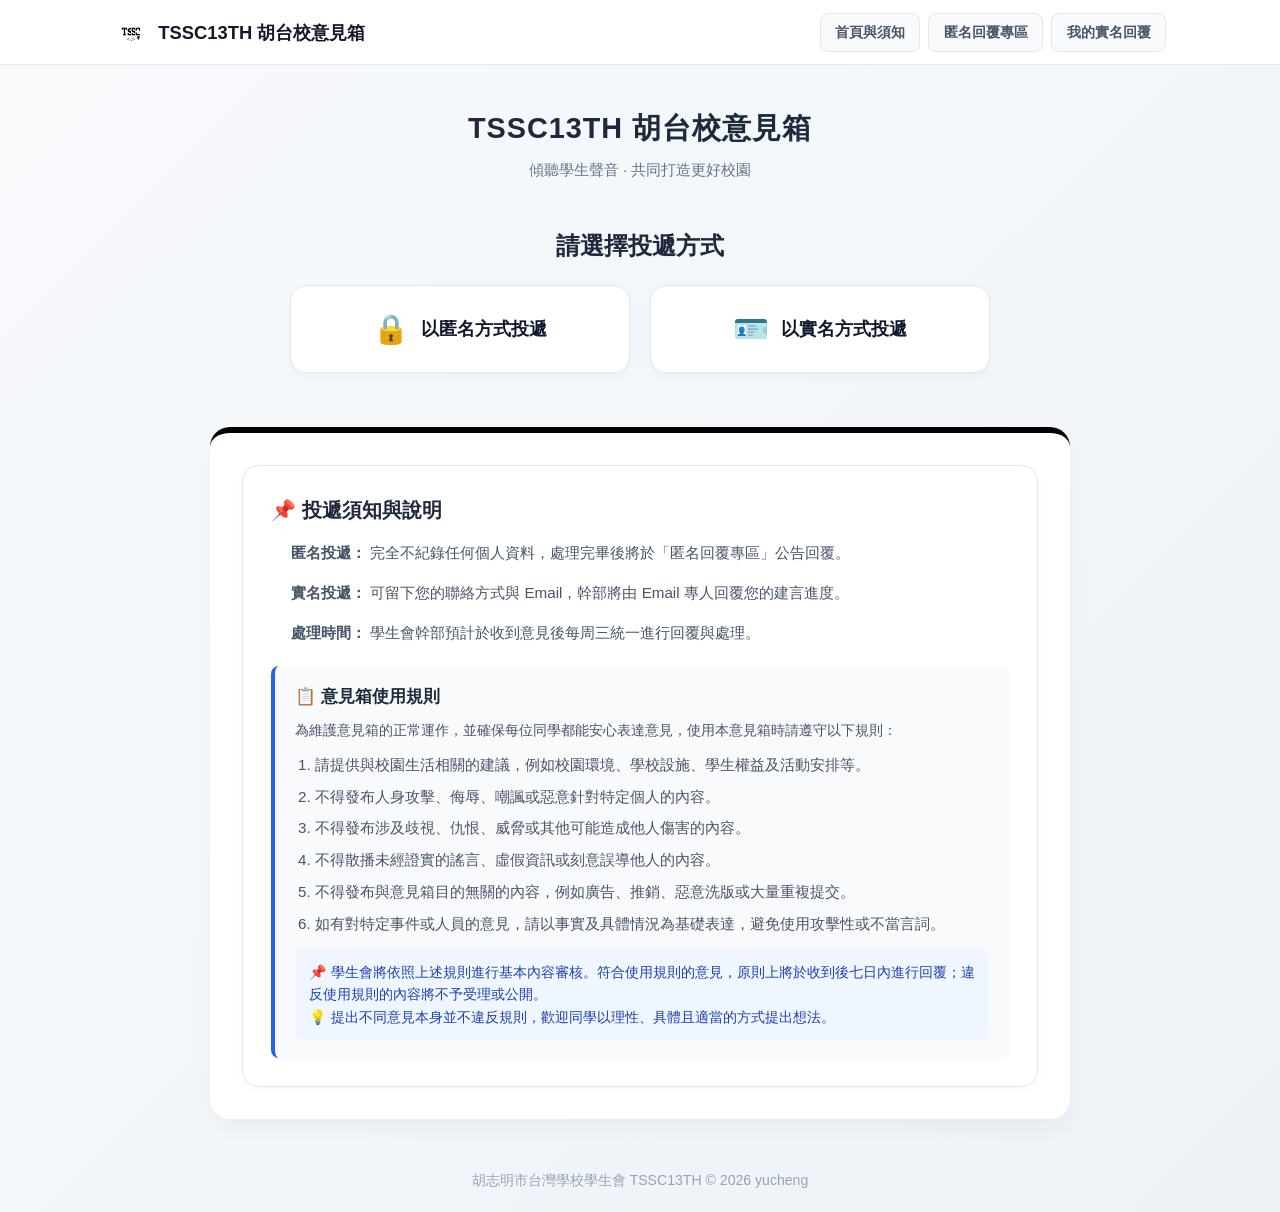
==== index.html @ efad952d "Update index.html" ====
<!DOCTYPE html>
<html lang="zh-TW">
<head>
    <meta charset="UTF-8">
    <meta name="viewport" content="width=device-width, initial-scale=1.0">
    <title>TSSC13TH 胡台校意見箱</title>
    <!-- 網站簡介：會顯示在 Google 搜尋結果底下的說明文字 -->
<meta name="description" content="胡志明市台灣學校學生會 TSSC13TH 意見箱。傾聽學生聲音，共同打造更好校園。提供匿名與實名投遞管道。">

<!-- 關鍵字：雖然現在 Google 主要看內文，但寫上能幫助其他搜尋引擎認識你 -->
<meta name="keywords" content="胡臺校學生會, 胡台校學生會, 胡台校, TSSC, TSSC13TH, 學生會, 意見箱">

<!-- 社交媒體分享優化（當同學把網址傳到 LINE、FB 或 Discord 時，會跳出漂亮的預覽字卡） -->
<meta property="og:title" content="TSSC13TH 胡台校意見箱">
<meta property="og:description" content="傾聽學生聲音 · 共同打造更好校園。歡迎同學們踴躍提出建言！">
<meta property="og:type" content="website">
<meta property="og:url" content="https://tssc13th.github.io/tsscreport/">

    <link rel="icon" type="image/png" href="tsscblack.png">
    <link rel="stylesheet" href="style.css">
    <style>
        * {
            box-sizing: border-box;
            margin: 0;
            padding: 0;
            font-family: -apple-system, BlinkMacSystemFont, "Segoe UI", Roboto, "Helvetica Neue", Arial, "Microsoft JhengHei", sans-serif;
        }

        body {
            background-color: #f4f6f9;
            color: #333;
            line-height: 1.6;
        }

        .navbar {
    width: 100%;             
    background-color: #ffffff;
    border-bottom: 1px solid #e5e7eb; 
    padding: 0.8rem 0;
    box-shadow: none;       
    position: sticky;
    top: 0;
    z-index: 100;
}

        .nav-container {
            max-width: 1100px;
            margin: 0 auto;
            padding: 0 1.5rem;
            display: flex;
            justify-content: space-between; 
            align-items: center;
        }

        .nav-brand {
            display: flex;
            align-items: center;
            text-decoration: none;
            color: #111827;
            font-weight: 700;
            font-size: 1.15rem;
            gap: 10px;
        }

        .site-logo {
            height: 32px;       
            width: auto;        
            object-fit: contain;
            vertical-align: middle;
            filter: brightness(0); 
        }

        .nav-menu {
            display: flex;
            align-items: center;
            gap: 8px;
        }

        .nav-pill-btn {
            display: inline-flex;
            align-items: center;
            gap: 6px;
            text-decoration: none;
            padding: 0.45rem 0.9rem;
            font-size: 0.88rem;
            font-weight: 600;
            border-radius: 8px;
            transition: all 0.2s ease;
            cursor: pointer;
            background-color: #f8fafc;
            color: #475569;
            border: 1px solid #e2e8f0;
        }

        .nav-pill-btn:hover {
            background-color: #f1f5f9;
            color: #1e293b;
            border-color: #cbd5e1;
        }

        .nav-pill-btn.active {
            background-color: #eff6ff;
            color: #2563eb;
            border-color: #bfdbfe;
        }

        /* デスクトップ表示ではハンバーガーボタン、閉じるボタン、オーバーレイを非表示 */
        .hamburger-btn, .close-drawer-btn, .drawer-overlay {
            display: none;
        }

        .container {
            max-width: 900px;
            margin: 30px auto;
            padding: 0 20px;
            display: flex;
            flex-direction: column;
            gap: 30px;
        }

        .menu-section {
            text-align: center;
        }

        .menu-section h2 {
            font-size: 1.5rem;
            color: #1e293b;
            margin-bottom: 20px;
        }

        .button-group {
            display: grid;
            grid-template-columns: repeat(auto-fit, minmax(280px, 1fr));
            gap: 20px;
        }

        .menu-card {
            display: flex;
            align-items: center;
            justify-content: center;
            gap: 12px;
            background: #ffffff;
            padding: 20px 24px;
            border-radius: 16px;
            text-decoration: none;
            color: #1e293b;
            font-size: 1.1rem;
            font-weight: 600;
            border: 1px solid #e2e8f0;
            box-shadow: 0 4px 12px rgba(0, 0, 0, 0.03);
            transition: all 0.2s ease-in-out;
        }

        .menu-card:hover {
            transform: translateY(-3px);
            box-shadow: 0 8px 20px rgba(0, 0, 0, 0.08);
            border-color: black;
        }

        .menu-card .icon {
            font-size: 1.8rem;
        }

        .info-box {
            background: #ffffff;
            padding: 28px;
            border-radius: 16px;
            border: 1px solid #e2e8f0;
            box-shadow: 0 2px 8px rgba(0,0,0,0.03);
        }

        .info-box h3 {
            font-size: 1.25rem;
            color: #1e293b;
            margin-bottom: 14px;
        }

        .info-box ul {
            padding-left: 20px;
            margin-bottom: 20px;
            color: #334155;
            font-size: 0.95rem;
            line-height: 1.8;
        }

        .rules-box {
            background-color: #f8fafc;
            border-left: 4px solid #2563eb;
            border-radius: 8px;
            padding: 18px 20px;
            margin-top: 15px;
            box-shadow: 0 1px 3px rgba(0,0,0,0.05);
        }

        .rules-box h4 {
            color: #1e293b;
            font-size: 1.05rem;
            margin-bottom: 8px;
            display: flex;
            align-items: center;
            gap: 6px;
        }

        .rules-list {
            padding-left: 20px;
            margin-bottom: 12px;
            color: #334155;
            font-size: 0.93rem;
            line-height: 1.6;
        }

        .rules-list li {
            margin-bottom: 6px;
        }

        .rules-notice {
            background-color: #eff6ff;
            border-radius: 6px;
            padding: 12px 14px;
            font-size: 0.88rem;
            color: #1e40af;
            line-height: 1.6;
        }

        @media screen and (max-width: 768px) {
    .navbar .nav-container {
        display: flex;
        justify-content: space-between;
        align-items: center;
        padding: 10px 16px;
        position: relative;
    }

    /* 顯示漢堡按鈕 */
    .hamburger-btn {
        display: inline-flex !important;
        align-items: center;
        justify-content: center;
        background: transparent;
        border: none;
        font-size: 1.5rem;
        color: #1e293b;
        cursor: pointer;
        padding: 4px;
    }

    .navbar .nav-brand {
        font-size: 0.95rem;
        gap: 6px;
        flex: 1;
        margin-left: 10px;
        overflow: hidden;
        text-overflow: ellipsis;
        white-space: nowrap;
    }

    .navbar .site-logo {
        width: 32px;
        height: auto;
    }

    /* 💡 手機版左側隱藏抽屜選單本體 */
    .nav-menu, .nav-links {
        position: fixed;
        top: 0;
        left: -280px;
        width: 260px;
        height: 100vh;
        background-color: #ffffff !important;
        box-shadow: 4px 0 15px rgba(0, 0, 0, 0.15);
        z-index: 2000 !important;
        display: flex !important;
        flex-direction: column !important;
        justify-content: flex-start !important;
        align-items: stretch !important;
        padding: 20px !important;
        gap: 12px !important;
        transition: left 0.3s cubic-bezier(0.4, 0, 0.2, 1);
    }

    /* 展開狀態 */
    .nav-menu.open, .nav-links.open {
        left: 0 !important;
    }

    /* 📌 手機版抽屜頂部標題區塊（與 ✕ 按鈕並排） */
    .drawer-header {
        display: flex !important;
        justify-content: space-between !important;
        align-items: center !important;
        padding-bottom: 12px;
        margin-bottom: 8px;
        border-bottom: 1px solid #e2e8f0;
        width: 100%;
    }

    .drawer-title {
        font-size: 1.1rem;
        font-weight: 700;
        color: #1e293b;
    }

    /* 關閉按鈕 (✕) */
    .close-drawer-btn {
        display: block !important;
        position: static !important;
        background: transparent;
        border: none;
        font-size: 1.4rem;
        color: #64748b;
        cursor: pointer;
        padding: 2px 6px;
    }

    /* 💡 手機版抽屜內的選單按鈕 */
    .nav-menu .nav-pill-btn, .nav-links .nav-item {
        width: 100% !important;
        display: flex !important;
        text-align: left !important;
        padding: 12px 16px !important;
        font-size: 1rem !important;
        justify-content: flex-start !important;
        color: #475569 !important;
        background-color: #f8fafc !important;
        border: 1px solid #e2e8f0 !important;
        border-radius: 8px !important;
        white-space: nowrap;
        cursor: pointer !important;
        text-decoration: none;
    }

    .nav-menu .nav-pill-btn.active, .nav-links .nav-item.active {
        background-color: #eff6ff !important;
        color: #2563eb !important;
        border-color: #bfdbfe !important;
    }

    .container, .admin-header-bar, #admin-dashboard {
        padding: 0 12px;
        margin: 10px auto 20px;
    }

    .feedback-form, .form-card, .card, .login-card, .info-section {
        padding: 20px 16px;
        border-radius: 12px;
        margin: 10px auto;
    }

    .form-group input,
    .form-group select,
    .form-group textarea {
        font-size: 16px !important; 
        padding: 10px 12px;
    }
}


    </style>
</head>
<body>
    
    <nav class="navbar">
        <div class="nav-container">
            <!-- モバイル用ハンバーガーボタン -->
            <button class="hamburger-btn" onclick="toggleDrawer()" aria-label="開啟選單">
                ☰
            </button>

            <!-- ロゴ & タイトル -->
            <a href="index.html" class="nav-brand">
                <img src="tpshcmcsc.png" alt="會徽" class="site-logo">
                <span class="brand-text">TSSC13TH 胡台校意見箱</span>
            </a>

           
<div class="nav-menu" id="navDrawer">
    <div class="drawer-header">
        <span class="drawer-title">TSSC意見箱</span>
        <button type="button" class="close-drawer-btn" onclick="toggleDrawer()" aria-label="關閉選單">✕</button>
    </div>
    <a href="index.html" class="nav-pill-btn">首頁與須知</a>
    <a href="replies.html" class="nav-pill-btn">匿名回覆專區</a>
    <a href="myreplies.html" class="nav-pill-btn">我的實名回覆</a>
    
</div>
        </div>
    </nav>

    <!-- モバイル用背景オーバーレイ -->
    <div class="drawer-overlay" id="drawerOverlay" onclick="toggleDrawer()"></div>

    <header class="hero-header" style="text-align: center; padding: 35px 20px 15px;">
        <h1 style="color: #1e293b; margin-top: 5px; font-size: 1.8rem;">TSSC13TH 胡台校意見箱</h1>
        <p style="color: #64748b; margin-top: 6px; font-size: 0.95rem;">傾聽學生聲音 · 共同打造更好校園</p>
    </header>

    <main class="container">
        <section class="menu-section">
            <h2>請選擇投遞方式</h2>

            <div class="button-group">
                <a href="send1.html" class="menu-card anonymous">
                    <span class="icon">🔒</span>
                    <span class="text">以匿名方式投遞</span>
                </a>

                <a href="send2.html" class="menu-card realname">
                    <span class="icon">🪪</span>
                    <span class="text">以實名方式投遞</span>
                </a>
            </div>
        </section>

        <section class="info-section">
            <div class="info-box">
                <h3>📌 投遞須知與說明</h3>
                <ul>
                    <li><strong> 匿名投遞：</strong> 完全不紀錄任何個人資料，處理完畢後將於「匿名回覆專區」公告回覆。</li>
                    <li><strong> 實名投遞：</strong> 可留下您的聯絡方式與 Email，幹部將由 Email 專人回覆您的建言進度。</li>
                    <li><strong> 處理時間：</strong> 學生會幹部預計於收到意見後每周三統一進行回覆與處理。</li>
                </ul>

                <div class="rules-box">
                    <h4>📋 意見箱使用規則</h4>
                    <p style="color: #475569; font-size: 0.9rem; margin-bottom: 10px;">
                        為維護意見箱的正常運作，並確保每位同學都能安心表達意見，使用本意見箱時請遵守以下規則：
                    </p>
                    <ol class="rules-list">
                        <li>請提供與校園生活相關的建議，例如校園環境、學校設施、學生權益及活動安排等。</li>
                        <li>不得發布人身攻擊、侮辱、嘲諷或惡意針對特定個人的內容。</li>
                        <li>不得發布涉及歧視、仇恨、威脅或其他可能造成他人傷害的內容。</li>
                        <li>不得散播未經證實的謠言、虛假資訊或刻意誤導他人的內容。</li>
                        <li>不得發布與意見箱目的無關的內容，例如廣告、推銷、惡意洗版或大量重複提交。</li>
                        <li>如有對特定事件或人員的意見，請以事實及具體情況為基礎表達，避免使用攻擊性或不當言詞。</li>
                    </ol>

                    <div class="rules-notice">
                        📌 學生會將依照上述規則進行基本內容審核。符合使用規則的意見，原則上將於收到後七日內進行回覆；違反使用規則的內容將不予受理或公開。<br>
                        💡 提出不同意見本身並不違反規則，歡迎同學以理性、具體且適當的方式提出想法。
                    </div>
                </div>
            </div>
        </section>
    </main>

    <footer style="text-align: center; padding: 20px; color: #94a3b8; font-size: 0.88rem;">
        <p>胡志明市台灣學校學生會 TSSC13TH © 2026 yucheng</p>
    </footer>

    <script>
function toggleDrawer() {
    const drawer = document.getElementById('navDrawer');
    if (drawer) {
        drawer.classList.toggle('open');
    }
}


document.addEventListener('click', function(event) {
    const drawer = document.getElementById('navDrawer');
    const hamburgerBtn = document.querySelector('.hamburger-btn');

    if (drawer && drawer.classList.contains('open')) {
        
        if (!drawer.contains(event.target) && !hamburgerBtn.contains(event.target)) {
            drawer.classList.remove('open');
        }
    }
});

        const GAS_URL = 'https://script.google.com/macros/s/AKfycbzXm5TiQss1GUKkDF4TOZJMqAeraA63vrpecSEzAuIvcNOvGjF51HFWnNutWc1Mjx4f/exec';
        const TARGET_SHEET_ID = '18fxfF-BnNlDnhCH0NORbNeWXKSo1KHmljfPCkpvJTKo';
        let statusInterval = null;
        let consecutiveFailures = 0;

        function handleSystemErrorAndLock(reason) {
            console.error('系統狀態檢測異常，啟動安全鎖定機制:', reason);
            if (statusInterval) {
                clearInterval(statusInterval);
            }
            window.location.href = 'lock.html';
        }

        function checkSystemStatus() {
            fetch(`${GAS_URL}?action=checkLockStatus&spreadsheetId=${TARGET_SHEET_ID}&_t=${Date.now()}`)
                .then(res => {
                    if (!res.ok) {
                        throw new Error(`HTTP 錯誤 Status: ${res.status}`);
                    }
                    return res.json();
                })
                .then(data => {
                    if (data && typeof data.locked !== 'undefined') {
                        consecutiveFailures = 0;
                        if (data.locked === true) {
                            if (statusInterval) clearInterval(statusInterval);
                            window.location.href = 'lock.html';
                        } else if (data.maintenance === true) {
                            if (statusInterval) clearInterval(statusInterval);
                            window.location.href = 'maintenance.html';
                        }
                    } else {
                        consecutiveFailures++;
                        if (consecutiveFailures >= 3) {
                            handleSystemErrorAndLock('無效的回傳資料格式');
                        }
                    }
                })
                .catch(err => {
                    console.warn('檢測連線波動:', err.message);
                    consecutiveFailures++;
                    if (consecutiveFailures >= 3) {
                        handleSystemErrorAndLock(err.message || '連線失敗');
                    }
                });
        }

        checkSystemStatus();
        statusInterval = setInterval(checkSystemStatus, 5000);
    </script>
</body>
</html>
---- style.css ----
/* ================= 全域設定 ================= */
* {
    margin: 0;
    padding: 0;
    box-sizing: border-box;
    font-family: -apple-system, BlinkMacSystemFont, "Segoe UI", Roboto, "Helvetica Neue", Arial, "Microsoft JhengHei", sans-serif;
}

body {
    background: linear-gradient(135deg, #f8fafc 0%, #edf2f7 100%);
    color: #334155;
    line-height: 1.6;
    min-height: 100vh;
    display: flex;
    flex-direction: column;
}

/* ================= 📱 導覽列與側邊抽屜選單最終修正 ================= */

/* 電腦版預設：正常顯示導覽項目，隱藏手機專用按鈕與標題 */
.drawer-header {
    display: none !important;
}

.hamburger-btn {
    display: none;
}

/* 螢幕小於 768px 時的手機版 RWD 設定 */
@media screen and (max-width: 768px) {
    .navbar .nav-container {
        display: flex;
        justify-content: space-between;
        align-items: center;
        padding: 10px 16px;
        position: relative;
    }

    /* 顯示漢堡按鈕 */
    .hamburger-btn {
        display: inline-flex !important;
        align-items: center;
        justify-content: center;
        background: transparent;
        border: none;
        font-size: 1.5rem;
        color: #1e293b;
        cursor: pointer;
        padding: 4px;
    }

    .navbar .nav-brand {
        font-size: 0.95rem;
        gap: 6px;
        flex: 1;
        margin-left: 10px;
        overflow: hidden;
        text-overflow: ellipsis;
        white-space: nowrap;
    }

    .navbar .site-logo {
        width: 32px;
        height: auto;
    }

    /* 💡 手機版左側隱藏抽屜選單本體 */
    .nav-menu, .nav-links {
        position: fixed;
        top: 0;
        left: -280px;
        width: 260px;
        height: 100vh;
        background-color: #ffffff !important;
        box-shadow: 4px 0 15px rgba(0, 0, 0, 0.15);
        z-index: 2000 !important;
        display: flex !important;
        flex-direction: column !important;
        justify-content: flex-start !important;
        align-items: stretch !important;
        padding: 20px !important;
        gap: 12px !important;
        transition: left 0.3s cubic-bezier(0.4, 0, 0.2, 1);
    }

    /* 展開狀態 */
    .nav-menu.open, .nav-links.open {
        left: 0 !important;
    }

    /* 📌 手機版抽屜頂部標題區塊（與 ✕ 按鈕並排） */
    .drawer-header {
        display: flex !important;
        justify-content: space-between !important;
        align-items: center !important;
        padding-bottom: 12px;
        margin-bottom: 8px;
        border-bottom: 1px solid #e2e8f0;
        width: 100%;
    }

    .drawer-title {
        font-size: 1.1rem;
        font-weight: 700;
        color: #1e293b;
    }

    /* 關閉按鈕 (✕) */
    .close-drawer-btn {
        display: block !important;
        position: static !important;
        background: transparent;
        border: none;
        font-size: 1.4rem;
        color: #64748b;
        cursor: pointer;
        padding: 2px 6px;
    }

    /* 💡 手機版抽屜內的選單按鈕 */
    .nav-menu .nav-pill-btn, .nav-links .nav-item {
        width: 100% !important;
        display: flex !important;
        text-align: left !important;
        padding: 12px 16px !important;
        font-size: 1rem !important;
        justify-content: flex-start !important;
        color: #475569 !important;
        background-color: #f8fafc !important;
        border: 1px solid #e2e8f0 !important;
        border-radius: 8px !important;
        white-space: nowrap;
        cursor: pointer !important;
        text-decoration: none;
    }

    .nav-menu .nav-pill-btn.active, .nav-links .nav-item.active {
        background-color: #eff6ff !important;
        color: #2563eb !important;
        border-color: #bfdbfe !important;
    }

    .container, .admin-header-bar, #admin-dashboard {
        padding: 0 12px;
        margin: 10px auto 20px;
    }

    .feedback-form, .form-card, .card, .login-card, .info-section {
        padding: 20px 16px;
        border-radius: 12px;
        margin: 10px auto;
    }

    .form-group input,
    .form-group select,
    .form-group textarea {
        font-size: 16px !important; 
        padding: 10px 12px;
    }
}

/* ================= 導覽列 Navbar (標準膠囊風格) ================= */
.navbar {
    width: 100%;             /* 確保導覽列強制撐滿整個畫面寬度 */
    background-color: #ffffff;
    border-bottom: 1px solid #e5e7eb; /* 讓整條底線完整顯示，不再斷一半 */
    padding: 0.8rem 0;
    box-shadow: none;        /* 移除陰影，避免產生多餘的斷線雜訊 */
    position: sticky;
    top: 0;
    z-index: 100;
}

.nav-container {
    max-width: 1100px;
    margin: 0 auto;
    padding: 0 1.5rem;
    display: flex;
    justify-content: space-between;
    align-items: center;
}

.nav-brand {
    display: flex;
    align-items: center;
    text-decoration: none;
    color: #111827;
    font-weight: 700;
    font-size: 1.15rem;
    gap: 10px;
}

.site-logo {
    height: 32px;
    width: auto;
    object-fit: contain;
    vertical-align: middle;
    filter: brightness(0);
}

.brand-icon {
    font-size: 1.5rem;
}

/* 舊版導覽按鈕相容 */
.nav-links {
    display: flex;
    align-items: center;
    gap: 8px;
}

.nav-item {
    display: inline-flex;
    align-items: center;
    gap: 6px;
    text-decoration: none;
    padding: 0.45rem 0.9rem;
    font-size: 0.88rem;
    font-weight: 600;
    border-radius: 8px;
    transition: all 0.2s ease;
    cursor: pointer;
    background-color: #f8fafc;
    color: #475569;
    border: 1px solid #e2e8f0;
}

.nav-item:hover {
    background-color: #f1f5f9;
    color: #1e293b;
    border-color: #cbd5e1;
}

.nav-item.active {
    background-color: #eff6ff;
    color: #2563eb;
    border-color: #bfdbfe;
}

/* 新版膠囊風格選單 */
.nav-menu {
    display: flex;
    align-items: center;
    gap: 8px;
}

.nav-pill-btn {
    display: inline-flex;
    align-items: center;
    gap: 6px;
    text-decoration: none;
    padding: 0.45rem 0.9rem;
    font-size: 0.88rem;
    font-weight: 600;
    border-radius: 8px;
    transition: all 0.2s ease;
    cursor: pointer;
    background-color: #f8fafc;
    color: #475569;
    border: 1px solid #e2e8f0;
}

.nav-pill-btn:hover {
    background-color: #f1f5f9;
    color: #1e293b;
    border-color: #cbd5e1;
}

.nav-pill-btn.active {
    background-color: #eff6ff;
    color: #2563eb;
    border-color: #bfdbfe;
}

/* 預設隱藏手機專用的按鈕與遮罩 */
.hamburger-btn, .close-drawer-btn, .drawer-overlay {
    display: none;
}

/* ================= 主標題區塊 Header ================= */
.hero-header {
    text-align: center;
    padding: 35px 20px 15px;
}

.hero-header h1 {
    font-size: 1.8rem;
    font-weight: 800;
    color: #0f172a;
    letter-spacing: 1px;
    margin-bottom: 6px;
}

.hero-subtitle {
    color: #64748b;
    font-size: 0.95rem;
}

/* ================= 主要排版版型 Container ================= */
.container {
    flex: 1;
    display: flex;
    flex-direction: column;
    justify-content: flex-start;
    align-items: center;
    max-width: 1000px;
    width: 100%;
    margin: 20px auto 40px;
    padding: 0 20px;
}

/* ================= 投遞須知卡片 ================= */
.info-section {
    width: 100%;
    background: #ffffff;
    padding: 32px;
    border-radius: 20px;
    box-shadow: 0 10px 25px -5px rgba(0, 0, 0, 0.05);
    border-top: 6px solid black;
    margin-top: 24px;
}

.info-box h3 {
    font-size: 1.25rem;
    color: #1e293b;
    margin-bottom: 18px;
}

.info-box ul {
    list-style-type: none;
}

.info-box li {
    margin-bottom: 14px;
    font-size: 0.95rem;
    color: #475569;
    line-height: 1.7;
}

/* ================= 投遞按鈕區塊 (電腦版左右並排) ================= */
.menu-section {
    width: 100%;
    text-align: center;
}

.menu-section h2 {
    font-size: 1.35rem;
    color: #1e293b;
    margin-bottom: 20px;
}

.button-group {
    display: flex;
    flex-direction: row;
    justify-content: center;
    gap: 20px;
    width: 100%;
    max-width: 700px;
    margin: 0 auto;
}

.menu-card {
    flex: 1;
    display: flex;
    align-items: center;
    justify-content: center;
    background-color: #ffffff;
    text-decoration: none;
    padding: 22px 26px;
    border-radius: 20px;
    box-shadow: 0 10px 25px -5px rgba(0, 0, 0, 0.04);
    transition: all 0.3s cubic-bezier(0.4, 0, 0.2, 1);
    border: 1px solid #f1f5f9;
}

.menu-card:hover {
    transform: translateY(-4px);
    box-shadow: 0 14px 30px rgba(234, 179, 8, 0.18);
    border-color: #fde047;
}

.icon-wrapper {
    font-size: 1.8rem;
    margin-right: 16px;
    background-color: #fef9c3;
    width: 56px;
    height: 56px;
    display: flex;
    align-items: center;
    justify-content: center;
    border-radius: 16px;
    flex-shrink: 0;
}

.text-group {
    display: flex;
    flex-direction: column;
    text-align: left;
}

.menu-card .text {
    font-size: 1.1rem;
    font-weight: 700;
    color: #0f172a;
}

.menu-card small {
    font-size: 0.85rem;
    color: #94a3b8;
    margin-top: 3px;
}

/* ================= 表單樣式 (意見輸入頁面) ================= */
.feedback-form, .form-card, .card {
    width: 100%;
    max-width: 600px;
    margin: 20px auto;
    padding: 30px;
    border-radius: 16px;
    background-color: #ffffff;
    box-shadow: 0 4px 15px rgba(0, 0, 0, 0.05);
}

.form-group {
    margin-bottom: 20px;
    text-align: left;
}

.form-group label {
    display: block;
    font-size: 0.9rem;
    font-weight: 600;
    color: #475569;
    margin-bottom: 6px;
}

.form-group input,
.form-group select,
.form-group textarea {
    width: 100%;
    padding: 12px 14px;
    border: 1.5px solid #cbd5e1;
    border-radius: 10px;
    font-size: 0.95rem;
    color: #0f172a;
    background-color: #f8fafc;
    transition: all 0.2s ease-in-out;
    outline: none;
}

.form-group input:focus,
.form-group select:focus,
.form-group textarea:focus {
    background-color: #ffffff;
    border-color: #d49a00;
    box-shadow: 0 0 0 4px rgba(212, 154, 0, 0.15);
}

.form-row {
    display: flex;
    gap: 15px;
}

.flex-1 {
    flex: 1;
}

.form-actions {
    display: flex;
    justify-content: space-between;
    align-items: center;
    margin-top: 30px;
}

.submit-btn, .btn {
    background-color: black;
    color: white;
    border: none;
    padding: 12px 28px;
    border-radius: 8px;
    cursor: pointer;
    font-size: 1rem;
    font-weight: 600;
    transition: background-color 0.2s;
    width: 100%;
}

.submit-btn:hover, .btn:hover {
    background-color: black;
}

.submit-btn:disabled, .btn:disabled {
    background-color: #cbd5e1;
    cursor: not-allowed;
}

.back-btn {
    color: #64748b;
    text-decoration: none;
    font-size: 0.95rem;
}

.back-btn:hover {
    color: #1e293b;
    text-decoration: underline;
}

/* ================= 管理儀表板 & 登入卡片 ================= */
.login-card {
    width: 100%;
    max-width: 420px;
    background: #ffffff;
    padding: 40px 32px;
    border-radius: 20px;
    box-shadow: 0 20px 25px -5px rgba(0, 0, 0, 0.05);
    border: 1px solid #e2e8f0;
    margin: 40px auto;
}

.login-header {
    text-align: center;
    margin-bottom: 28px;
}

.login-header h2 {
    font-size: 1.5rem;
    color: #0f172a;
    font-weight: 700;
    margin-bottom: 6px;
}

.login-header p {
    color: #64748b;
    font-size: 0.875rem;
}

.login-btn {
    width: 100%;
    padding: 12px;
    background: #d49a00;
    color: #ffffff;
    border: none;
    border-radius: 10px;
    font-size: 1rem;
    font-weight: 600;
    cursor: pointer;
    transition: all 0.2s ease-in-out;
    margin-top: 8px;
}

.login-btn:hover {
    background: #b88600;
}

#admin-dashboard {
    width: 100%;
    max-width: 900px;
    margin: 0 auto;
}

.admin-header-bar {
    display: flex;
    justify-content: space-between;
    align-items: center;
    background: #fff;
    padding: 18px 24px;
    border-radius: 12px;
    margin-bottom: 24px;
    box-shadow: 0 2px 8px rgba(0, 0, 0, 0.05);
    flex-wrap: wrap;
    gap: 12px;
}

.logout-btn {
    background: #ef4444;
    color: white;
    border: none;
    padding: 8px 16px;
    border-radius: 8px;
    cursor: pointer;
    font-weight: 600;
    transition: background-color 0.2s;
}

.logout-btn:hover { 
    background: #dc2626; 
}

.feedback-card {
    background: white;
    padding: 24px;
    border-radius: 14px;
    margin-bottom: 16px;
    box-shadow: 0 4px 12px rgba(0,0,0,0.03);
    border: 1px solid #e2e8f0;
}

.card-header {
    display: flex;
    justify-content: space-between;
    align-items: center;
    flex-wrap: wrap;
    gap: 8px;
}

.reply-box { 
    margin-top: 15px; 
}

.reply-box textarea {
    width: 100%;
    height: 90px;
    padding: 10px;
    border: 1.5px solid #cbd5e1;
    border-radius: 8px;
    margin-bottom: 8px;
    resize: vertical;
    outline: none;
}

.reply-box textarea:focus {
    border-color: #0284c7;
}

.assignee-select {
    padding: 8px 12px;
    border-radius: 8px;
    border: 1.5px solid #cbd5e1;
    font-size: 0.9rem;
    background-color: #f8fafc;
    outline: none;
    transition: border-color 0.2s;
}

.assignee-select:focus {
    border-color: #d49a00;
}

.action-btns {
    display: flex;
    gap: 10px;
    flex-wrap: wrap;
    margin-top: 10px;
}

.gmail-btn {
    background: #ea4335;
    color: white;
    border: none;
    padding: 9px 16px;
    border-radius: 8px;
    font-weight: 600;
    font-size: 0.9rem;
    cursor: pointer;
}

.gmail-btn:hover { 
    background: #d93025; 
}

.complete-btn {
    background: #16a34a;
    color: white;
    border: none;
    padding: 9px 16px;
    border-radius: 8px;
    font-weight: 600;
    cursor: pointer;
}

.complete-btn:hover { 
    background: #15803d; 
}

/* ================= 頁尾 Footer ================= */
footer {
    text-align: center;
    padding: 24px;
    font-size: 0.88rem;
    color: #94a3b8;
    margin-top: auto;
}
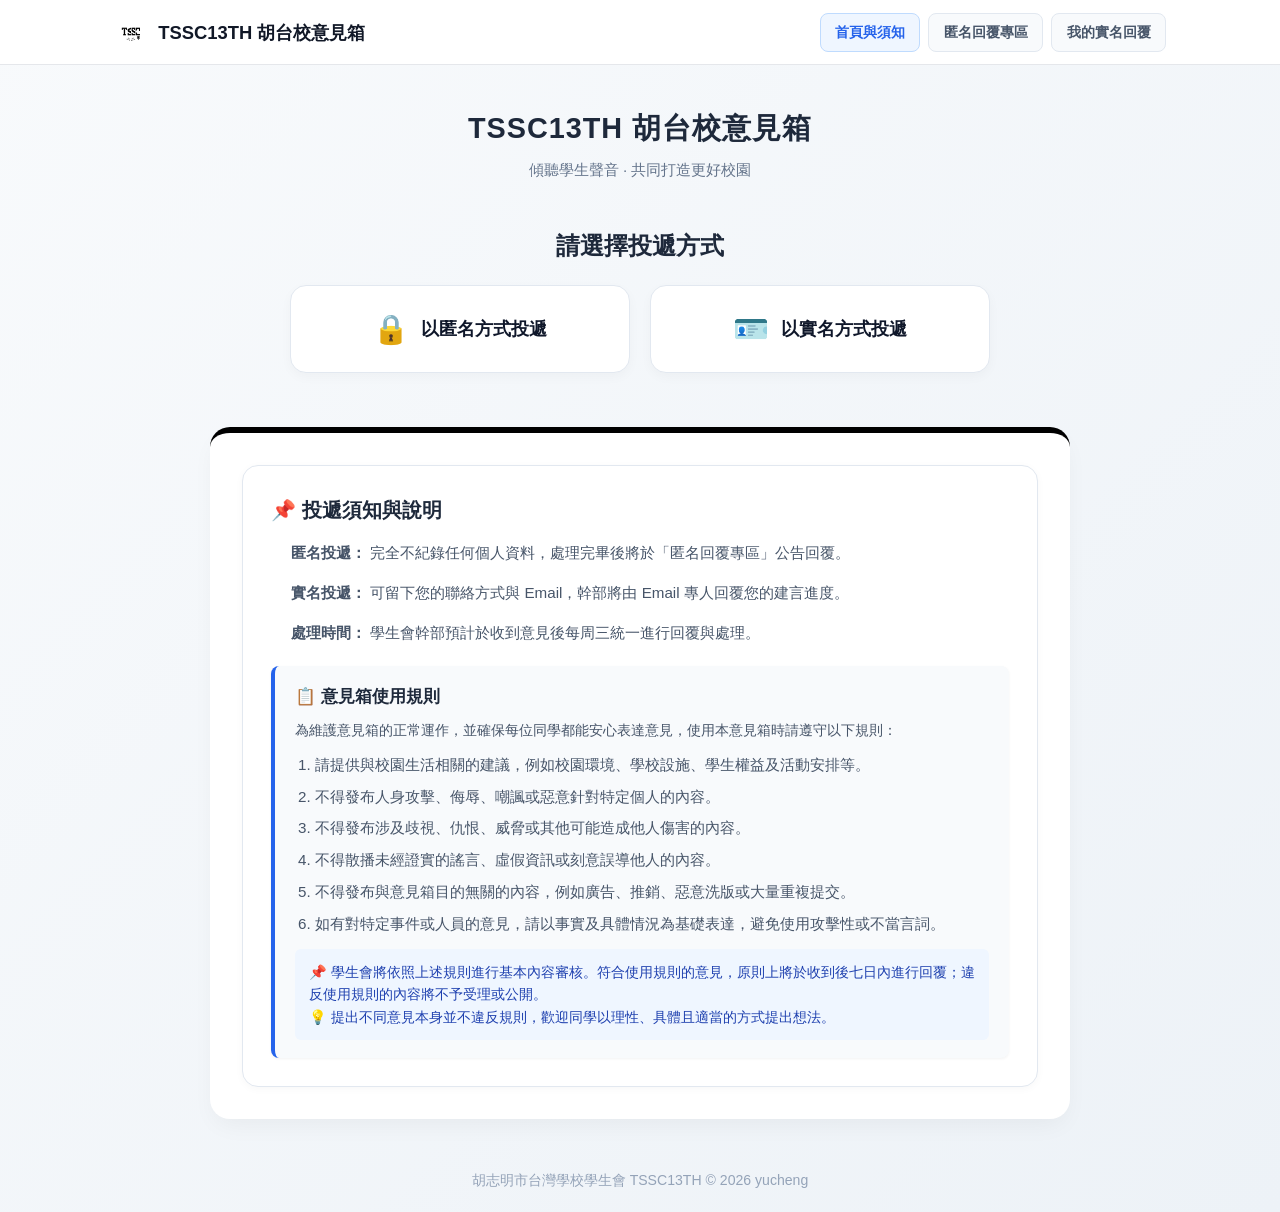
==== commit 004af2d8: "Update index.html" ====
--- a/index.html
+++ b/index.html
@@ -3,20 +3,41 @@
 <head>
     <meta charset="UTF-8">
     <meta name="viewport" content="width=device-width, initial-scale=1.0">
+
+    
+    <meta http-equiv="Content-Security-Policy" content="default-src 'self' https://script.google.com https://script.googleusercontent.com; style-src 'self' 'unsafe-inline'; script-src 'self' 'unsafe-inline'; img-src 'self' https://tssc13th.github.io data:;">
+
+    
     <title>TSSC13TH 胡台校意見箱</title>
-    <!-- 網站簡介：會顯示在 Google 搜尋結果底下的說明文字 -->
-<meta name="description" content="胡志明市台灣學校學生會 TSSC13TH 意見箱。傾聽學生聲音，共同打造更好校園。提供匿名與實名投遞管道。">
-
-<!-- 關鍵字：雖然現在 Google 主要看內文，但寫上能幫助其他搜尋引擎認識你 -->
-<meta name="keywords" content="胡臺校學生會, 胡台校學生會, 胡台校, TSSC, TSSC13TH, 學生會, 意見箱">
-
-<!-- 社交媒體分享優化（當同學把網址傳到 LINE、FB 或 Discord 時，會跳出漂亮的預覽字卡） -->
-<meta property="og:title" content="TSSC13TH 胡台校意見箱">
-<meta property="og:description" content="傾聽學生聲音 · 共同打造更好校園。歡迎同學們踴躍提出建言！">
-<meta property="og:type" content="website">
-<meta property="og:url" content="https://tssc13th.github.io/tsscreport/">
-
-    <link rel="icon" type="image/png" href="tsscblack.png">
+
+    
+    <meta name="description" content="胡志明市台灣學校學生會 TSSC13TH 意見箱。傾聽學生聲音，共同打造更好校園。提供匿名與實名投遞管道。">
+    <meta name="keywords" content="胡臺校學生會, 胡台校學生會, 胡台校, 胡臺校, TSSC, TSSC13TH, 學生會, 意見箱">
+    <link rel="canonical" href="https://tssc13th.github.io/tsscreport/">
+
+    
+    <meta property="og:title" content="TSSC13TH 胡台校學生會意見箱">
+    <meta property="og:description" content="傾聽學生聲音 · 共同打造更好校園。歡迎同學們踴躍提出建言！">
+    <meta property="og:type" content="website">
+    <meta property="og:url" content="https://tssc13th.github.io/tsscreport/">
+    <meta property="og:site_name" content="TSSC13TH 胡台校意見箱">
+
+    
+    <link rel="shortcut icon" href="https://tssc13th.github.io/tsscreport/tsscblack.png">
+    <link rel="icon" type="image/png" sizes="48x48" href="https://tssc13th.github.io/tsscreport/tsscblack.png">
+    <link rel="apple-touch-icon" href="https://tssc13th.github.io/tsscreport/tsscblack.png">
+
+    
+    <script type="application/ld+json">
+    {
+      "@context": "https://schema.org",
+      "@type": "WebSite",
+      "name": "TSSC13TH 胡台校意見箱",
+      "alternateName": "TSSC13TH",
+      "url": "https://tssc13th.github.io/tsscreport/"
+    }
+    </script>
+
     <link rel="stylesheet" href="style.css">
     <style>
         * {
@@ -33,15 +54,15 @@
         }
 
         .navbar {
-    width: 100%;             
-    background-color: #ffffff;
-    border-bottom: 1px solid #e5e7eb; 
-    padding: 0.8rem 0;
-    box-shadow: none;       
-    position: sticky;
-    top: 0;
-    z-index: 100;
-}
+            width: 100%;             
+            background-color: #ffffff;
+            border-bottom: 1px solid #e5e7eb; 
+            padding: 0.8rem 0;
+            box-shadow: none;       
+            position: sticky;
+            top: 0;
+            z-index: 100;
+        }
 
         .nav-container {
             max-width: 1100px;
@@ -104,7 +125,7 @@
             border-color: #bfdbfe;
         }
 
-        /* デスクトップ表示ではハンバーガーボタン、閉じるボタン、オーバーレイを非表示 */
+        
         .hamburger-btn, .close-drawer-btn, .drawer-overlay {
             display: none;
         }
@@ -223,170 +244,157 @@
         }
 
         @media screen and (max-width: 768px) {
-    .navbar .nav-container {
-        display: flex;
-        justify-content: space-between;
-        align-items: center;
-        padding: 10px 16px;
-        position: relative;
-    }
-
-    /* 顯示漢堡按鈕 */
-    .hamburger-btn {
-        display: inline-flex !important;
-        align-items: center;
-        justify-content: center;
-        background: transparent;
-        border: none;
-        font-size: 1.5rem;
-        color: #1e293b;
-        cursor: pointer;
-        padding: 4px;
-    }
-
-    .navbar .nav-brand {
-        font-size: 0.95rem;
-        gap: 6px;
-        flex: 1;
-        margin-left: 10px;
-        overflow: hidden;
-        text-overflow: ellipsis;
-        white-space: nowrap;
-    }
-
-    .navbar .site-logo {
-        width: 32px;
-        height: auto;
-    }
-
-    /* 💡 手機版左側隱藏抽屜選單本體 */
-    .nav-menu, .nav-links {
-        position: fixed;
-        top: 0;
-        left: -280px;
-        width: 260px;
-        height: 100vh;
-        background-color: #ffffff !important;
-        box-shadow: 4px 0 15px rgba(0, 0, 0, 0.15);
-        z-index: 2000 !important;
-        display: flex !important;
-        flex-direction: column !important;
-        justify-content: flex-start !important;
-        align-items: stretch !important;
-        padding: 20px !important;
-        gap: 12px !important;
-        transition: left 0.3s cubic-bezier(0.4, 0, 0.2, 1);
-    }
-
-    /* 展開狀態 */
-    .nav-menu.open, .nav-links.open {
-        left: 0 !important;
-    }
-
-    /* 📌 手機版抽屜頂部標題區塊（與 ✕ 按鈕並排） */
-    .drawer-header {
-        display: flex !important;
-        justify-content: space-between !important;
-        align-items: center !important;
-        padding-bottom: 12px;
-        margin-bottom: 8px;
-        border-bottom: 1px solid #e2e8f0;
-        width: 100%;
-    }
-
-    .drawer-title {
-        font-size: 1.1rem;
-        font-weight: 700;
-        color: #1e293b;
-    }
-
-    /* 關閉按鈕 (✕) */
-    .close-drawer-btn {
-        display: block !important;
-        position: static !important;
-        background: transparent;
-        border: none;
-        font-size: 1.4rem;
-        color: #64748b;
-        cursor: pointer;
-        padding: 2px 6px;
-    }
-
-    /* 💡 手機版抽屜內的選單按鈕 */
-    .nav-menu .nav-pill-btn, .nav-links .nav-item {
-        width: 100% !important;
-        display: flex !important;
-        text-align: left !important;
-        padding: 12px 16px !important;
-        font-size: 1rem !important;
-        justify-content: flex-start !important;
-        color: #475569 !important;
-        background-color: #f8fafc !important;
-        border: 1px solid #e2e8f0 !important;
-        border-radius: 8px !important;
-        white-space: nowrap;
-        cursor: pointer !important;
-        text-decoration: none;
-    }
-
-    .nav-menu .nav-pill-btn.active, .nav-links .nav-item.active {
-        background-color: #eff6ff !important;
-        color: #2563eb !important;
-        border-color: #bfdbfe !important;
-    }
-
-    .container, .admin-header-bar, #admin-dashboard {
-        padding: 0 12px;
-        margin: 10px auto 20px;
-    }
-
-    .feedback-form, .form-card, .card, .login-card, .info-section {
-        padding: 20px 16px;
-        border-radius: 12px;
-        margin: 10px auto;
-    }
-
-    .form-group input,
-    .form-group select,
-    .form-group textarea {
-        font-size: 16px !important; 
-        padding: 10px 12px;
-    }
-}
-
-
+            .navbar .nav-container {
+                display: flex;
+                justify-content: space-between;
+                align-items: center;
+                padding: 10px 16px;
+                position: relative;
+            }
+
+            .hamburger-btn {
+                display: inline-flex !important;
+                align-items: center;
+                justify-content: center;
+                background: transparent;
+                border: none;
+                font-size: 1.5rem;
+                color: #1e293b;
+                cursor: pointer;
+                padding: 4px;
+            }
+
+            .navbar .nav-brand {
+                font-size: 0.95rem;
+                gap: 6px;
+                flex: 1;
+                margin-left: 10px;
+                overflow: hidden;
+                text-overflow: ellipsis;
+                white-space: nowrap;
+            }
+
+            .navbar .site-logo {
+                width: 32px;
+                height: auto;
+            }
+
+            .nav-menu, .nav-links {
+                position: fixed;
+                top: 0;
+                left: -280px;
+                width: 260px;
+                height: 100vh;
+                background-color: #ffffff !important;
+                box-shadow: 4px 0 15px rgba(0, 0, 0, 0.15);
+                z-index: 2000 !important;
+                display: flex !important;
+                flex-direction: column !important;
+                justify-content: flex-start !important;
+                align-items: stretch !important;
+                padding: 20px !important;
+                gap: 12px !important;
+                transition: left 0.3s cubic-bezier(0.4, 0, 0.2, 1);
+            }
+
+            .nav-menu.open, .nav-links.open {
+                left: 0 !important;
+            }
+
+            .drawer-header {
+                display: flex !important;
+                justify-content: space-between !important;
+                align-items: center !important;
+                padding-bottom: 12px;
+                margin-bottom: 8px;
+                border-bottom: 1px solid #e2e8f0;
+                width: 100%;
+            }
+
+            .drawer-title {
+                font-size: 1.1rem;
+                font-weight: 700;
+                color: #1e293b;
+            }
+
+            .close-drawer-btn {
+                display: block !important;
+                position: static !important;
+                background: transparent;
+                border: none;
+                font-size: 1.4rem;
+                color: #64748b;
+                cursor: pointer;
+                padding: 2px 6px;
+            }
+
+            .nav-menu .nav-pill-btn, .nav-links .nav-item {
+                width: 100% !important;
+                display: flex !important;
+                text-align: left !important;
+                padding: 12px 16px !important;
+                font-size: 1rem !important;
+                justify-content: flex-start !important;
+                color: #475569 !important;
+                background-color: #f8fafc !important;
+                border: 1px solid #e2e8f0 !important;
+                border-radius: 8px !important;
+                white-space: nowrap;
+                cursor: pointer !important;
+                text-decoration: none;
+            }
+
+            .nav-menu .nav-pill-btn.active, .nav-links .nav-item.active {
+                background-color: #eff6ff !important;
+                color: #2563eb !important;
+                border-color: #bfdbfe !important;
+            }
+
+            .container, .admin-header-bar, #admin-dashboard {
+                padding: 0 12px;
+                margin: 10px auto 20px;
+            }
+
+            .feedback-form, .form-card, .card, .login-card, .info-section {
+                padding: 20px 16px;
+                border-radius: 12px;
+                margin: 10px auto;
+            }
+
+            .form-group input,
+            .form-group select,
+            .form-group textarea {
+                font-size: 16px !important; 
+                padding: 10px 12px;
+            }
+        }
     </style>
 </head>
 <body>
     
     <nav class="navbar">
         <div class="nav-container">
-            <!-- モバイル用ハンバーガーボタン -->
             <button class="hamburger-btn" onclick="toggleDrawer()" aria-label="開啟選單">
                 ☰
             </button>
 
-            <!-- ロゴ & タイトル -->
             <a href="index.html" class="nav-brand">
                 <img src="tpshcmcsc.png" alt="會徽" class="site-logo">
                 <span class="brand-text">TSSC13TH 胡台校意見箱</span>
             </a>
 
-           
-<div class="nav-menu" id="navDrawer">
-    <div class="drawer-header">
-        <span class="drawer-title">TSSC意見箱</span>
-        <button type="button" class="close-drawer-btn" onclick="toggleDrawer()" aria-label="關閉選單">✕</button>
-    </div>
-    <a href="index.html" class="nav-pill-btn">首頁與須知</a>
-    <a href="replies.html" class="nav-pill-btn">匿名回覆專區</a>
-    <a href="myreplies.html" class="nav-pill-btn">我的實名回覆</a>
-    
-</div>
+            <div class="nav-menu" id="navDrawer">
+                <div class="drawer-header">
+                    <span class="drawer-title">TSSC意見箱</span>
+                    <button type="button" class="close-drawer-btn" onclick="toggleDrawer()" aria-label="關閉選單">✕</button>
+                </div>
+                <a href="index.html" class="nav-pill-btn active">首頁與須知</a>
+                <a href="replies.html" class="nav-pill-btn">匿名回覆專區</a>
+                <a href="myreplies.html" class="nav-pill-btn">我的實名回覆</a>
+            </div>
         </div>
     </nav>
 
-    <!-- モバイル用背景オーバーレイ -->
     <div class="drawer-overlay" id="drawerOverlay" onclick="toggleDrawer()"></div>
 
     <header class="hero-header" style="text-align: center; padding: 35px 20px 15px;">
@@ -448,50 +456,37 @@
     </footer>
 
     <script>
-function toggleDrawer() {
-    const drawer = document.getElementById('navDrawer');
-    if (drawer) {
-        drawer.classList.toggle('open');
-    }
-}
-
-
-document.addEventListener('click', function(event) {
-    const drawer = document.getElementById('navDrawer');
-    const hamburgerBtn = document.querySelector('.hamburger-btn');
-
-    if (drawer && drawer.classList.contains('open')) {
+        function toggleDrawer() {
+            const drawer = document.getElementById('navDrawer');
+            if (drawer) {
+                drawer.classList.toggle('open');
+            }
+        }
+
+        document.addEventListener('click', function(event) {
+            const drawer = document.getElementById('navDrawer');
+            const hamburgerBtn = document.querySelector('.hamburger-btn');
+
+            if (drawer && drawer.classList.contains('open')) {
+                if (!drawer.contains(event.target) && !hamburgerBtn.contains(event.target)) {
+                    drawer.classList.remove('open');
+                }
+            }
+        });
+
         
-        if (!drawer.contains(event.target) && !hamburgerBtn.contains(event.target)) {
-            drawer.classList.remove('open');
-        }
-    }
-});
-
         const GAS_URL = 'https://script.google.com/macros/s/AKfycbzXm5TiQss1GUKkDF4TOZJMqAeraA63vrpecSEzAuIvcNOvGjF51HFWnNutWc1Mjx4f/exec';
-        const TARGET_SHEET_ID = '18fxfF-BnNlDnhCH0NORbNeWXKSo1KHmljfPCkpvJTKo';
         let statusInterval = null;
-        let consecutiveFailures = 0;
-
-        function handleSystemErrorAndLock(reason) {
-            console.error('系統狀態檢測異常，啟動安全鎖定機制:', reason);
-            if (statusInterval) {
-                clearInterval(statusInterval);
-            }
-            window.location.href = 'lock.html';
-        }
 
         function checkSystemStatus() {
-            fetch(`${GAS_URL}?action=checkLockStatus&spreadsheetId=${TARGET_SHEET_ID}&_t=${Date.now()}`)
+            
+            fetch(`${GAS_URL}?action=checkLockStatus&_t=${Date.now()}`)
                 .then(res => {
-                    if (!res.ok) {
-                        throw new Error(`HTTP 錯誤 Status: ${res.status}`);
-                    }
+                    if (!res.ok) throw new Error(`HTTP Error Status: ${res.status}`);
                     return res.json();
                 })
                 .then(data => {
                     if (data && typeof data.locked !== 'undefined') {
-                        consecutiveFailures = 0;
                         if (data.locked === true) {
                             if (statusInterval) clearInterval(statusInterval);
                             window.location.href = 'lock.html';
@@ -499,24 +494,16 @@
                             if (statusInterval) clearInterval(statusInterval);
                             window.location.href = 'maintenance.html';
                         }
-                    } else {
-                        consecutiveFailures++;
-                        if (consecutiveFailures >= 3) {
-                            handleSystemErrorAndLock('無效的回傳資料格式');
-                        }
                     }
                 })
                 .catch(err => {
-                    console.warn('檢測連線波動:', err.message);
-                    consecutiveFailures++;
-                    if (consecutiveFailures >= 3) {
-                        handleSystemErrorAndLock(err.message || '連線失敗');
-                    }
+                   
+                    console.warn('系統狀態檢測連線波動，維持現狀繼續嘗試:', err.message);
                 });
         }
 
         checkSystemStatus();
-        statusInterval = setInterval(checkSystemStatus, 5000);
+        statusInterval = setInterval(checkSystemStatus, 10000); 
     </script>
 </body>
 </html>
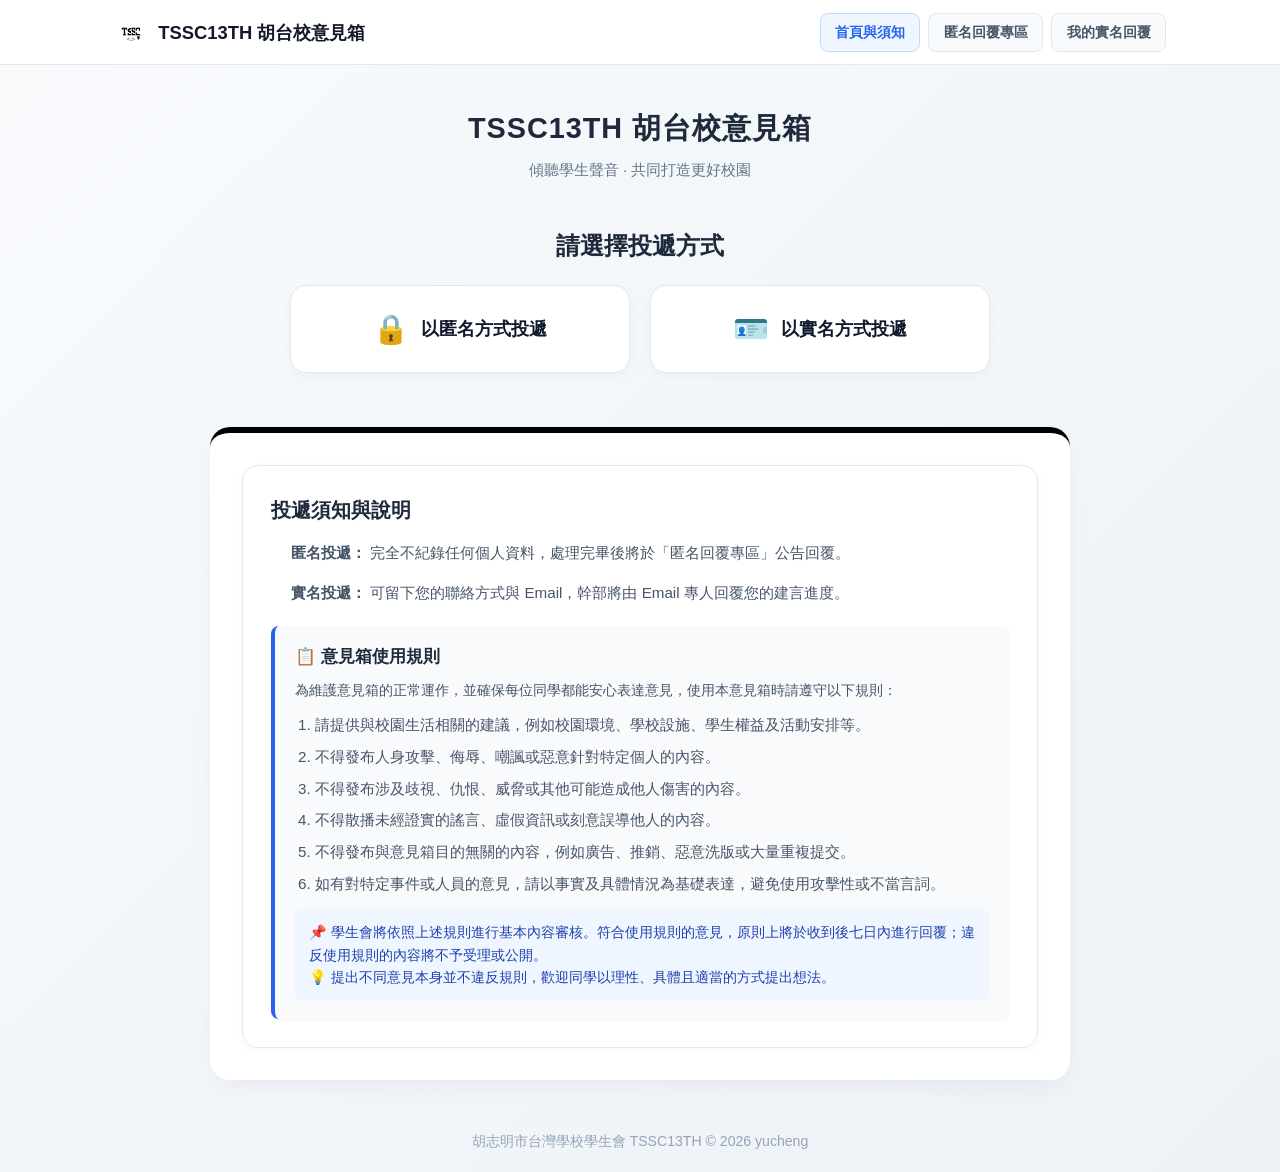
==== commit 78e59c91: "Update index.html" ====
--- a/index.html
+++ b/index.html
@@ -421,11 +421,10 @@
 
         <section class="info-section">
             <div class="info-box">
-                <h3>📌 投遞須知與說明</h3>
+                <h3>投遞須知與說明</h3>
                 <ul>
                     <li><strong> 匿名投遞：</strong> 完全不紀錄任何個人資料，處理完畢後將於「匿名回覆專區」公告回覆。</li>
                     <li><strong> 實名投遞：</strong> 可留下您的聯絡方式與 Email，幹部將由 Email 專人回覆您的建言進度。</li>
-                    <li><strong> 處理時間：</strong> 學生會幹部預計於收到意見後每周三統一進行回覆與處理。</li>
                 </ul>
 
                 <div class="rules-box">
